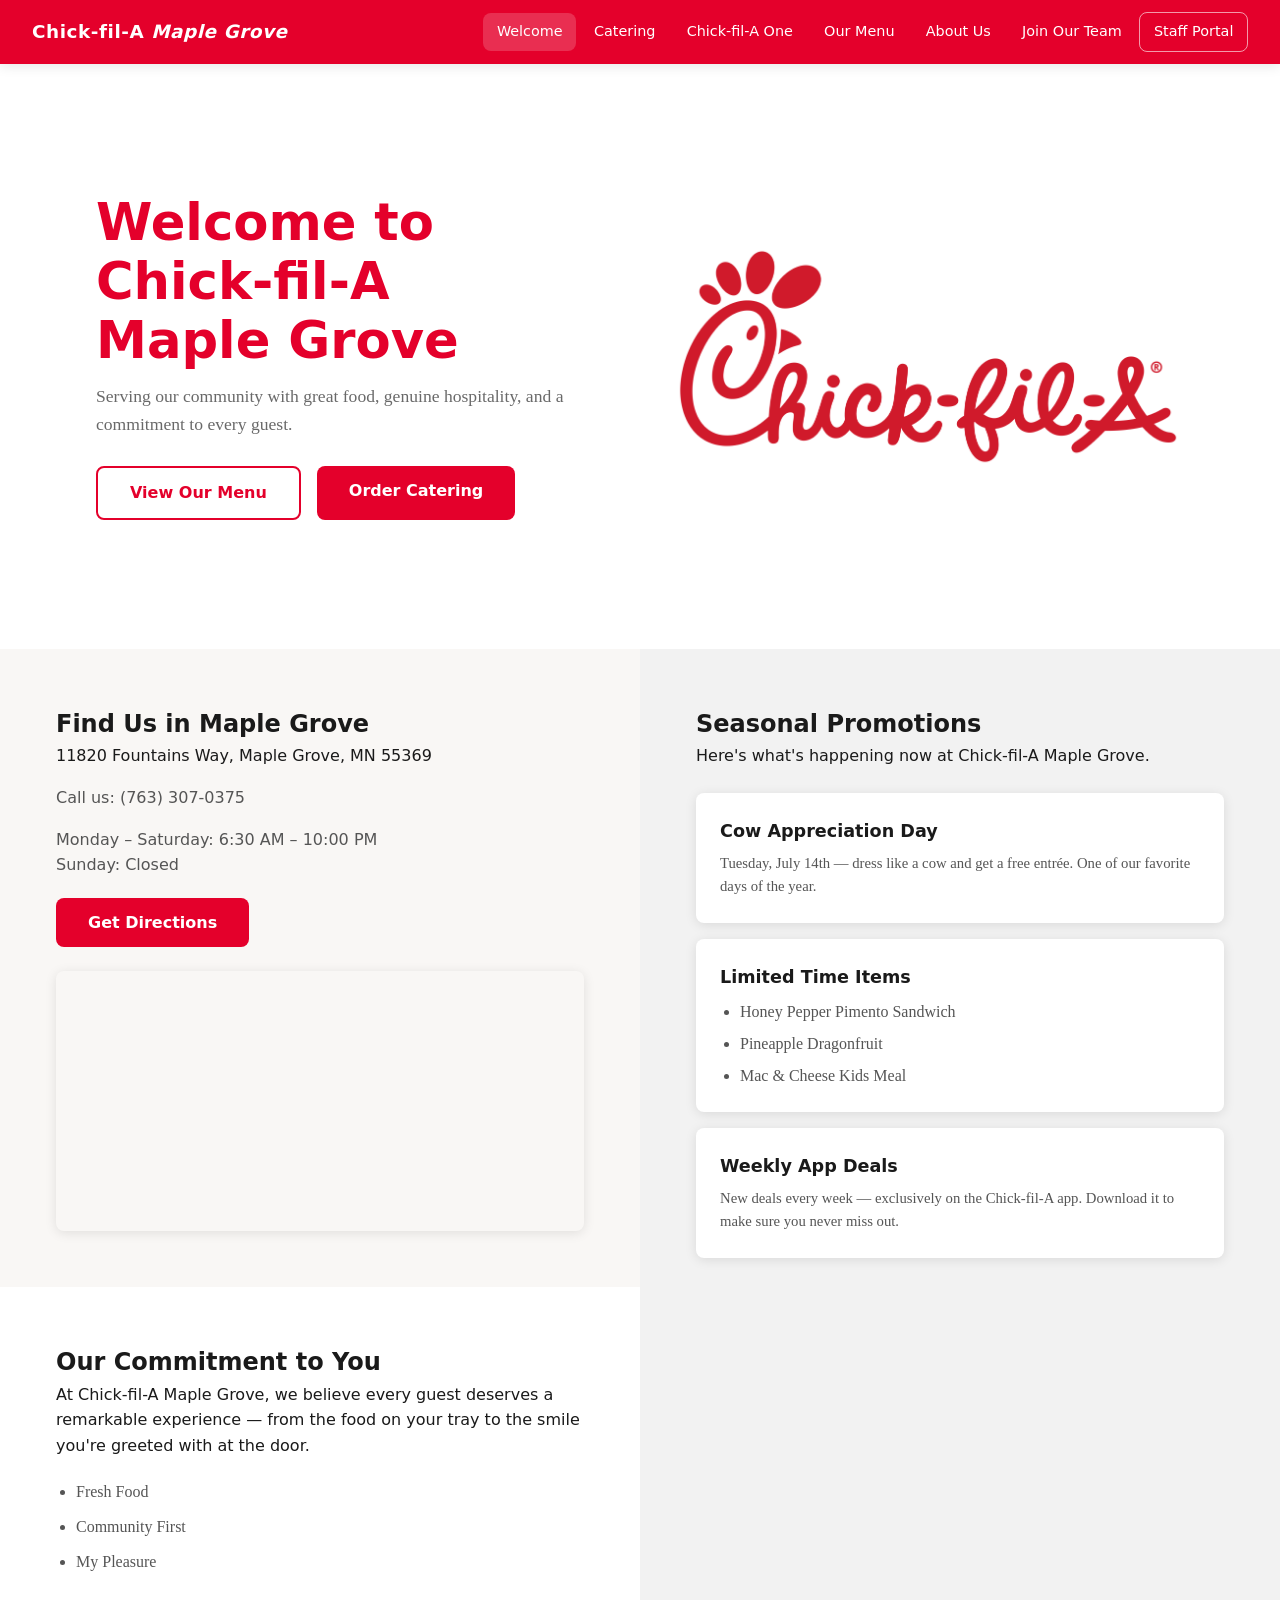
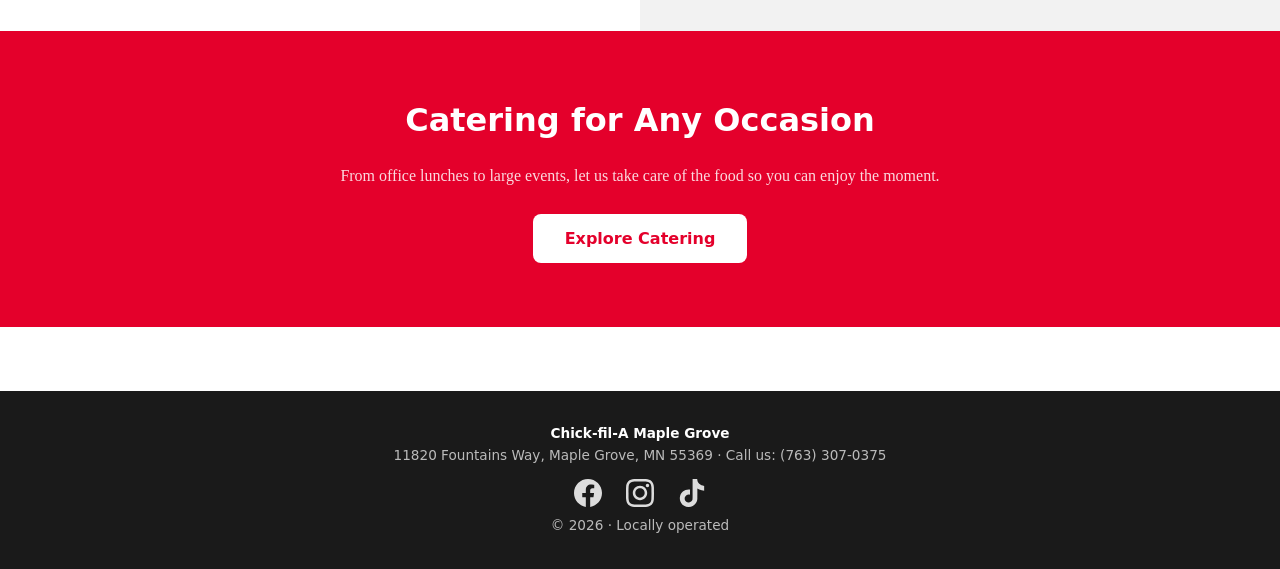
==== site/index.html @ b3f70ccd "Initial commit: Updated operator bio, hero images, favicon, and navigation reordering" ====
<!DOCTYPE html>
<html lang="en">

<head>
  <meta charset="UTF-8">
  <meta name="viewport" content="width=device-width, initial-scale=1.0">
  <title>Chick-fil-A Maple Grove</title>
  <link rel="stylesheet" href="styles.css">
  <link rel="icon" type="image/png" href="images/CFA_CSymbol_Circle_Red_RGB_master.png">
  <link rel="apple-touch-icon" href="images/CFA_CSymbol_Circle_Red_RGB_master.png">
</head>

<body>

  <nav>
    <div class="brand">Chick-fil-A <span>Maple Grove</span></div>
    <ul>
      <li><a href="index.html" class="active">Welcome</a></li>
      <li><a href="catering.html">Catering</a></li>
      <li><a href="cfa-one.html">Chick-fil-A One</a></li>
      <li><a href="our-food.html">Our Menu</a></li>
      <li><a href="whoweare.html">About Us</a></li>
      <li><a href="joinourteam.html">Join Our Team</a></li>
      <li><a href="stafflogin.html" class="staff">Staff Portal</a></li>
    </ul>
  </nav>

  <section class="hero hero-split">
    <div class="hero-text">
      <h1>Welcome to Chick-fil-A<br>Maple Grove</h1>
      <p>Serving our community with great food, genuine hospitality, and a commitment to every guest.</p>
      <div style="display:flex; gap:1rem; flex-wrap:wrap; margin-top:1.75rem;">
        <a href="our-food.html" class="btn btn-red-outline">View Our Menu</a>
        <a href="catering.html" class="btn btn-red-solid">Order Catering</a>
      </div>
    </div>
    <div class="hero-visual">
      <img src="images/230331_CFA_Logo_Script-Outline-Red_PMS_high-res.png" alt="Chick-fil-A Logo">
    </div>
  </section>

  <div style="display:grid; grid-template-columns: 1fr 1fr;">

    <!-- Left half: stacked Find Us + Our Commitment -->
    <div style="display:grid; grid-template-rows: auto 1fr;">

      <!-- Top left: Find Us (off-white) -->
      <div style="background: var(--off-wh); padding: 3.5rem;">
        <h2>Find Us in Maple Grove</h2>
        <p>11820 Fountains Way, Maple Grove, MN 55369</p>
        <p class="mt-1" style="color:var(--muted)">Call us: <a href="tel:7633070375" style="color:var(--muted)">(763) 307-0375</a></p>
        <p class="mt-1" style="color:var(--muted)">Monday – Saturday: 6:30 AM – 10:00 PM<br>Sunday: Closed</p>
        <a href="https://www.google.com/maps/search/?api=1&query=11820+Fountains+Way,+Maple+Grove,+MN+55369"
          target="_blank" rel="noopener noreferrer" class="btn"
          style="background:var(--red); color:#fff; margin-top:1.25rem; display:inline-block">Get Directions</a>
        <iframe src="https://maps.google.com/maps?q=11820+Fountains+Way,+Maple+Grove,+MN+55369&output=embed"
          style="border:0; border-radius: var(--radius); width:100%; height:260px; display:block; box-shadow: var(--shadow); margin-top:1.5rem;"
          allowfullscreen="" loading="lazy" referrerpolicy="no-referrer-when-downgrade"></iframe>
      </div>

      <!-- Bottom left: Our Commitment (white) -->
      <div style="background: var(--white); padding: 3.5rem;">
        <h2>Our Commitment to You</h2>
        <p>At Chick-fil-A Maple Grove, we believe every guest deserves a remarkable experience — from the food on your tray to the smile you're greeted with at the door.</p>
        <ul style="margin-top:1.25rem; padding-left:1.25rem; display:flex; flex-direction:column; gap:.6rem;">
          <li style="color:var(--muted); font-family:var(--font-serif);">Fresh Food</li>
          <li style="color:var(--muted); font-family:var(--font-serif);">Community First</li>
          <li style="color:var(--muted); font-family:var(--font-serif);">My Pleasure</li>
        </ul>
      </div>

    </div>

    <!-- Right half: Seasonal Promotions (off-white, full height) -->
    <div style="background: var(--gray); padding: 3.5rem;">
      <h2>Seasonal Promotions</h2>
      <p>Here's what's happening now at Chick-fil-A Maple Grove.</p>
      <div style="display:flex; flex-direction:column; gap:1rem; margin-top:1.5rem;">
        <div class="card">
          <div class="card-body">
            <h3>Cow Appreciation Day</h3>
            <p>Tuesday, July 14th — dress like a cow and get a free entrée. One of our favorite days of the year.</p>
          </div>
        </div>
        <div class="card">
          <div class="card-body">
            <h3>Limited Time Items</h3>
            <ul style="padding-left:1.25rem; margin-top:.5rem; display:flex; flex-direction:column; gap:.4rem;">
              <li style="color:var(--muted); font-family:var(--font-serif);">Honey Pepper Pimento Sandwich</li>
              <li style="color:var(--muted); font-family:var(--font-serif);">Pineapple Dragonfruit</li>
              <li style="color:var(--muted); font-family:var(--font-serif);">Mac &amp; Cheese Kids Meal</li>
            </ul>
          </div>
        </div>
        <div class="card">
          <div class="card-body">
            <h3>Weekly App Deals</h3>
            <p>New deals every week — exclusively on the Chick-fil-A app. Download it to make sure you never miss out.</p>
          </div>
        </div>
      </div>
    </div>

  </div>

  <div style="background: var(--red)">
    <div class="section text-center" style="color:#fff">
      <h2 style="color:#fff">Catering for Any Occasion</h2>
      <p style="color:rgba(255,255,255,.85); margin:0 auto">From office lunches to large events, let us take care of the
        food so you can enjoy the moment.</p>
      <a href="catering.html" class="btn btn-white mt-2" style="margin-top:1.5rem; display:inline-block">Explore
        Catering</a>
    </div>
  </div>

  <footer>
    <strong>Chick-fil-A Maple Grove</strong><br>
    11820 Fountains Way, Maple Grove, MN 55369 · <a href="tel:7633070375" style="color:inherit">Call us: (763) 307-0375</a><br>
    <div style="margin:.75rem 0 .5rem; display:flex; justify-content:center; gap:1.5rem; align-items:center;">
      <a href="https://www.facebook.com/chickfilamaplegrove/" target="_blank" rel="noopener" aria-label="Facebook"><img src="images/facebook.svg" alt="Facebook" style="width:28px;height:28px;opacity:.85;transition:opacity .15s;" onmouseover="this.style.opacity=1" onmouseout="this.style.opacity=.85"></a>
      <a href="https://www.instagram.com/cfamaplegrove/" target="_blank" rel="noopener" aria-label="Instagram"><img src="images/instagram.svg" alt="Instagram" style="width:28px;height:28px;opacity:.85;transition:opacity .15s;" onmouseover="this.style.opacity=1" onmouseout="this.style.opacity=.85"></a>
      <a href="https://www.tiktok.com/@chickfila.maplegrove" target="_blank" rel="noopener" aria-label="TikTok"><img src="images/tiktok.svg" alt="TikTok" style="width:28px;height:28px;opacity:.85;transition:opacity .15s;" onmouseover="this.style.opacity=1" onmouseout="this.style.opacity=.85"></a>
    </div>
    &copy; 2026 · Locally operated
  </footer>



</body>

</html>
---- site/styles.css ----
/* ── Fonts ── */
/* Drop woff2/woff files into site/fonts/ — filenames below are expected names  */
@font-face {
  font-family: 'Apercu';
  src: url('fonts/apercu-regular.woff2') format('woff2'),
       url('fonts/apercu-regular.woff')  format('woff');
  font-weight: 400;
  font-style: normal;
  font-display: swap;
}
@font-face {
  font-family: 'Apercu';
  src: url('fonts/apercu-medium.woff2') format('woff2'),
       url('fonts/apercu-medium.woff')  format('woff');
  font-weight: 500;
  font-style: normal;
  font-display: swap;
}
@font-face {
  font-family: 'Apercu';
  src: url('fonts/apercu-bold.woff2') format('woff2'),
       url('fonts/apercu-bold.woff')  format('woff');
  font-weight: 700;
  font-style: normal;
  font-display: swap;
}
@font-face {
  font-family: 'Rooney';
  src: url('fonts/rooney-regular.woff2') format('woff2'),
       url('fonts/rooney-regular.woff')  format('woff');
  font-weight: 400;
  font-style: normal;
  font-display: swap;
}

/* ── Reset ── */
*, *::before, *::after { box-sizing: border-box; margin: 0; padding: 0; }

/* ── Tokens ── */
:root {
  --red:       #E4002B;
  --red-dk:    #b8001f;
  --white:     #ffffff;
  --off-wh:    #f9f7f5;
  --gray:      #f2f2f2;
  --text:      #1a1a1a;
  --muted:     #555555;
  --nav-h:     64px;
  --radius:    8px;
  --shadow:    0 2px 12px rgba(0,0,0,.10);
  --font-sans: 'Apercu', system-ui, -apple-system, sans-serif;
  --font-serif: 'Rooney', Georgia, serif;
  --font:      var(--font-sans);
}

/* ── Base ── */
html { scroll-behavior: smooth; }
body {
  font-family: var(--font);
  color: var(--text);
  background: var(--white);
  line-height: 1.6;
}
img { max-width: 100%; display: block; }
a { color: inherit; text-decoration: none; }

/* ── Nav ── */
nav {
  position: sticky;
  top: 0;
  z-index: 100;
  background: var(--red);
  height: var(--nav-h);
  display: flex;
  align-items: center;
  padding: 0 2rem;
  gap: 2rem;
  box-shadow: var(--shadow);
}
nav .brand {
  font-family: var(--font-sans);
  font-size: 1.15rem;
  font-weight: 700;
  color: var(--white);
  letter-spacing: .03em;
  white-space: nowrap;
  margin-right: auto;
}
nav .brand span { font-style: italic; }
nav ul {
  list-style: none;
  display: flex;
  gap: .25rem;
  align-items: center;
  flex-wrap: wrap;
}
nav ul li a {
  display: block;
  padding: .45rem .85rem;
  border-radius: var(--radius);
  color: var(--white);
  font-family: var(--font-sans);
  font-size: .9rem;
  font-weight: 500;
  transition: background .15s;
}
nav ul li a:hover,
nav ul li a.active {
  background: rgba(255,255,255,.18);
}
nav ul li a.staff {
  border: 1.5px solid rgba(255,255,255,.6);
}
nav ul li a.staff:hover { background: rgba(255,255,255,.22); }

/* ── Hero ── */
.hero {
  background: var(--red);
  color: var(--white);
  padding: 5rem 2rem;
  text-align: center;
}
.hero h1 {
  font-family: var(--font-sans);
  font-size: clamp(2rem, 5vw, 3.5rem);
  font-weight: 700;
  line-height: 1.15;
  margin-bottom: .75rem;
}
.hero p {
  font-family: var(--font-serif);
  font-size: 1.15rem;
  opacity: .88;
  max-width: 560px;
  margin: 0 auto 1.75rem;
}

/* ── Entrance animation ── */
@keyframes fadeUp {
  from { opacity: 0; transform: translateY(24px); }
  to   { opacity: 1; transform: translateY(0); }
}

/* ── Hero split (welcome page) ── */
.hero-split {
  text-align: left;
  display: grid;
  grid-template-columns: 1fr 1fr;
  align-items: center;
  gap: 4rem;
  padding: 0 6rem;
  min-height: 65vh;
  width: 100%;
  background: var(--white);
  color: var(--text);
}
.hero-text {
  animation: fadeUp .7s ease both;
}
.hero-split h1 {
  font-family: var(--font-sans);
  font-size: clamp(2.2rem, 4vw, 3.8rem);
  font-weight: 700;
  margin-bottom: .75rem;
  color: var(--red);
}
.hero-split p {
  font-family: var(--font-serif);
  margin: 0;
  font-size: 1.1rem;
  color: var(--muted);
}
.hero-visual {
  display: flex;
  align-items: center;
  justify-content: center;
  animation: fadeUp .9s ease .15s both;
}
.hero-visual img {
  max-width: 100%;
  max-height: 55vh;
  object-fit: contain;
}
.btn-red-solid   { background: var(--red); color: #fff; }
.btn-red-outline { background: transparent; color: var(--red); border: 2px solid var(--red); }
.btn-red-outline:hover { background: var(--red); color: #fff; }
@media (max-width: 700px) {
  .hero-split { grid-template-columns: 1fr; padding: 3rem 1.5rem; min-height: auto; }
  .hero-visual { display: none; }
}

.btn {
  display: inline-block;
  padding: .75rem 2rem;
  border-radius: var(--radius);
  font-family: var(--font-sans);
  font-weight: 700;
  font-size: 1rem;
  transition: opacity .15s, transform .1s;
  cursor: pointer;
}
.btn:hover { opacity: .88; transform: translateY(-1px); }
.btn-white  { background: var(--white); color: var(--red); }
.btn-red    { background: var(--red);  color: var(--white); border: 2px solid var(--white); }

/* ── Page Header (non-hero pages) ── */
.page-header {
  background: var(--red);
  color: var(--white);
  padding: 3rem 2rem 2.5rem;
  text-align: center;
}
.page-header h1 { font-family: var(--font-sans); font-size: clamp(1.75rem, 4vw, 2.75rem); font-weight: 700; }
.page-header p  { font-family: var(--font-sans); font-weight: 500; margin-top: .5rem; opacity: .85; font-size: 1.05rem; }

/* ── Section ── */
.section {
  padding: 4rem 2rem;
  max-width: 1100px;
  margin: 0 auto;
}
.section-alt { background: var(--off-wh); }
.section-alt .section { /* width stays; bg on wrapper */ }
.section h2 {
  font-family: var(--font-sans);
  font-size: clamp(1.4rem, 3vw, 2rem);
  font-weight: 700;
  margin-bottom: 1rem;
  color: var(--red);
}
.section p { font-family: var(--font-serif); color: var(--muted); max-width: 680px; line-height: 1.75; }

/* ── Card Grid ── */
.grid {
  display: grid;
  gap: 1.5rem;
  margin-top: 2rem;
}
.grid-2 { grid-template-columns: repeat(auto-fit, minmax(280px, 1fr)); }
.grid-3 { grid-template-columns: repeat(auto-fit, minmax(220px, 1fr)); }
.card {
  background: var(--white);
  border-radius: var(--radius);
  box-shadow: var(--shadow);
  overflow: hidden;
}
.card-body { padding: 1.5rem; }
.card-body h3 { font-family: var(--font-sans); font-size: 1.1rem; font-weight: 700; margin-bottom: .4rem; }
.card-body p  { font-family: var(--font-serif); font-size: .92rem; color: var(--muted); }
.card-img {
  width: 100%;
  height: 180px;
  object-fit: cover;
  background: var(--gray);
  display: flex;
  align-items: center;
  justify-content: center;
  color: var(--muted);
  font-size: .85rem;
}

/* ── Form ── */
.form-card {
  background: var(--white);
  border-radius: var(--radius);
  box-shadow: var(--shadow);
  padding: 2rem;
  max-width: 520px;
  margin: 2rem auto 0;
}
.form-group { margin-bottom: 1.25rem; }
.form-group label { display: block; font-family: var(--font-sans); font-weight: 500; font-size: .9rem; margin-bottom: .4rem; }
.form-group input:not([type="checkbox"]),
.form-group textarea,
.form-group select {
  width: 100%;
  padding: .65rem .9rem;
  border: 1.5px solid #ddd;
  border-radius: var(--radius);
  font-family: var(--font-sans);
  font-weight: 400;
  font-size: .95rem;
  transition: border-color .15s;
}
.form-group input:not([type="checkbox"]):focus,
.form-group textarea:focus,
.form-group select:focus {
  outline: none;
  border-color: var(--red);
}
.form-group textarea { resize: vertical; min-height: 110px; }

/* ── Checkbox tray list ── */
.tray-list {
  border: 1.5px solid #ddd;
  border-radius: var(--radius);
  padding: .75rem 1rem;
  max-height: 260px;
  overflow-y: auto;
  background: var(--white);
}
.tray-category {
  font-family: var(--font-sans);
  font-size: .75rem;
  font-weight: 600;
  color: var(--muted);
  letter-spacing: .06em;
  text-transform: uppercase;
  max-width: none;
  line-height: 1.4;
  margin: .6rem 0 .2rem;
}
.tray-category:first-child { margin-top: 0; }
.tray-item {
  display: flex !important;
  flex-direction: row !important;
  align-items: center !important;
  gap: 8px !important;
  margin-bottom: 4px;
}
.tray-item input[type="checkbox"] {
  flex-shrink: 0 !important;
  width: 16px !important;
  height: 16px !important;
  margin: 0 !important;
  padding: 0 !important;
  accent-color: var(--red);
  cursor: pointer;
}
.tray-item label {
  display: inline !important;
  font-family: var(--font-sans) !important;
  font-weight: 400 !important;
  font-size: .95rem !important;
  color: var(--text) !important;
  cursor: pointer;
  margin: 0 !important;
  padding: 0 !important;
  line-height: 1.4;
}

/* ── Placeholder image block ── */
.img-placeholder {
  background: var(--gray);
  border-radius: var(--radius);
  height: 260px;
  display: flex;
  align-items: center;
  justify-content: center;
  color: var(--muted);
  font-size: .9rem;
}

/* ── Footer ── */
footer {
  background: var(--text);
  color: rgba(255,255,255,.7);
  text-align: center;
  padding: 2rem;
  font-family: var(--font-sans);
  font-weight: 400;
  font-size: .85rem;
  margin-top: 4rem;
}
footer strong { font-weight: 700; color: var(--white); }

/* ── Utility ── */
.text-center { text-align: center; }
.mt-1 { margin-top: 1rem; }
.mt-2 { margin-top: 2rem; }
.flex-center { display: flex; align-items: center; justify-content: center; gap: 1rem; flex-wrap: wrap; }
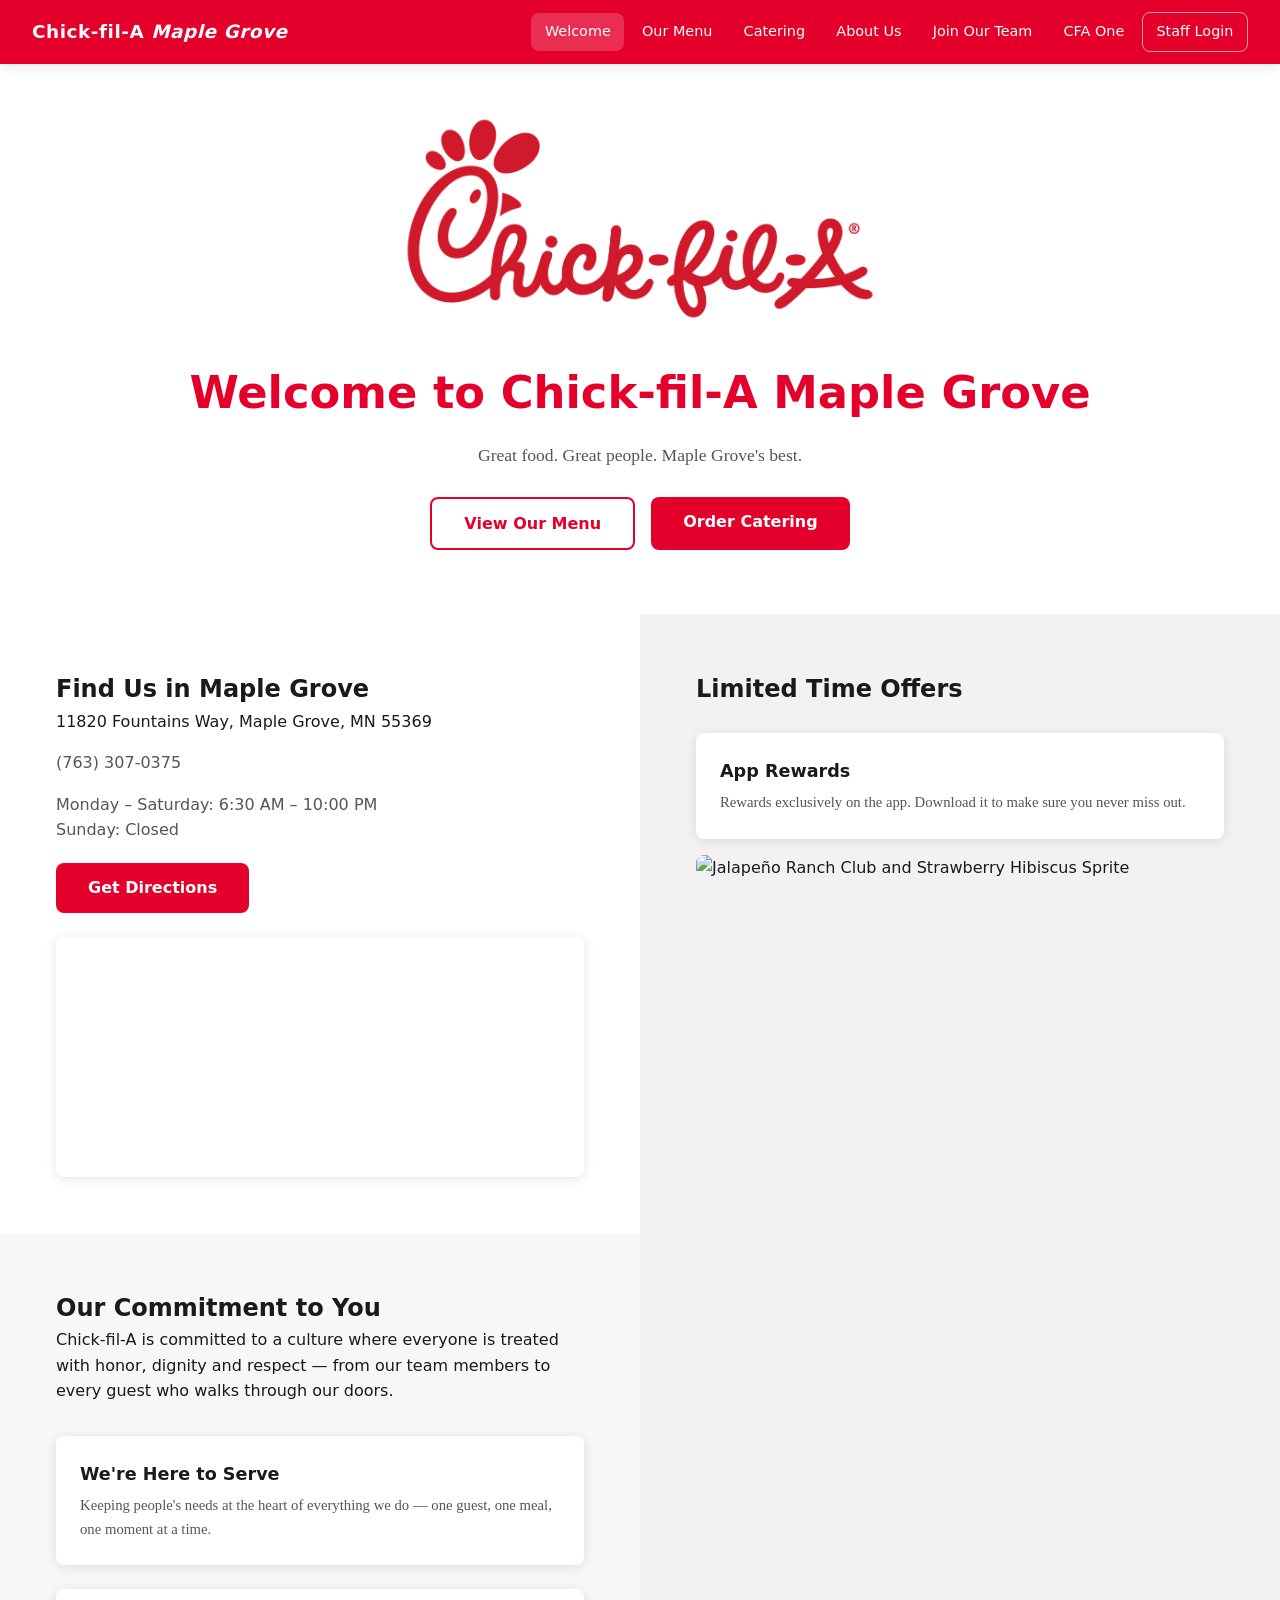
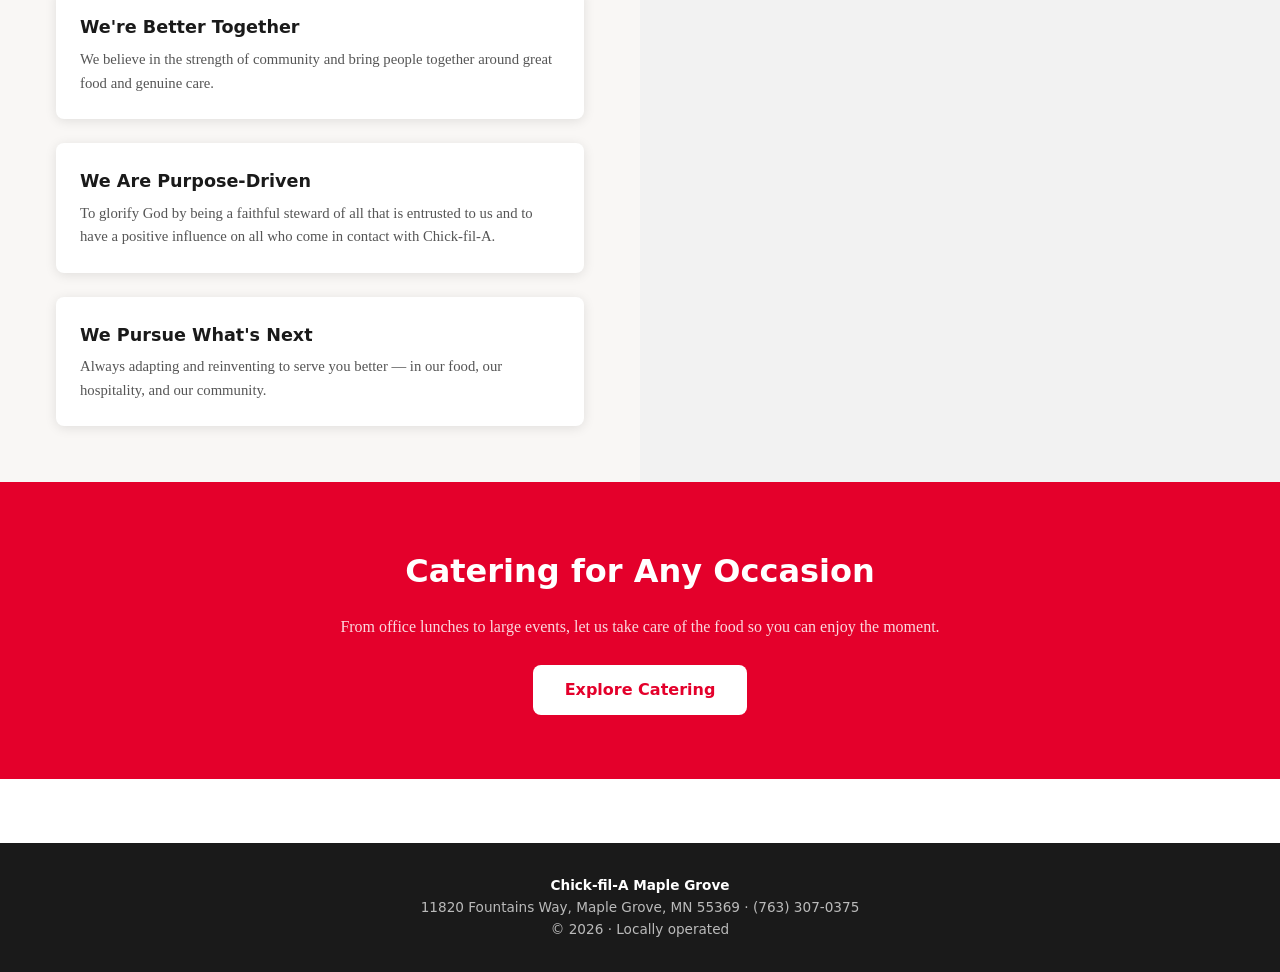
==== commit f8cd18bb: "UI: Add mobile nav toggle, swap in real product images, update content - Added hamburger menu button" ====
--- a/site/index.html
+++ b/site/index.html
@@ -14,90 +14,94 @@
 
   <nav>
     <div class="brand">Chick-fil-A <span>Maple Grove</span></div>
+    <button class="nav-toggle" aria-label="Toggle menu" aria-expanded="false">&#9776;</button>
     <ul>
       <li><a href="index.html" class="active">Welcome</a></li>
+      <li><a href="our-food.html">Our Menu</a></li>
       <li><a href="catering.html">Catering</a></li>
-      <li><a href="cfa-one.html">Chick-fil-A One</a></li>
-      <li><a href="our-food.html">Our Menu</a></li>
       <li><a href="whoweare.html">About Us</a></li>
       <li><a href="joinourteam.html">Join Our Team</a></li>
-      <li><a href="stafflogin.html" class="staff">Staff Portal</a></li>
+      <li><a href="cfa-one.html">CFA One</a></li>
+      <li><a href="stafflogin.html" class="staff">Staff Login</a></li>
     </ul>
   </nav>
 
-  <section class="hero hero-split">
-    <div class="hero-text">
-      <h1>Welcome to Chick-fil-A<br>Maple Grove</h1>
-      <p>Serving our community with great food, genuine hospitality, and a commitment to every guest.</p>
-      <div style="display:flex; gap:1rem; flex-wrap:wrap; margin-top:1.75rem;">
-        <a href="our-food.html" class="btn btn-red-outline">View Our Menu</a>
-        <a href="catering.html" class="btn btn-red-solid">Order Catering</a>
-      </div>
-    </div>
-    <div class="hero-visual">
-      <img src="images/230331_CFA_Logo_Script-Outline-Red_PMS_high-res.png" alt="Chick-fil-A Logo">
+  <section style="background: var(--white); display:flex; flex-direction:column; align-items:center; padding: 3rem 2rem 4rem; text-align:center;">
+    <img src="images/230331_CFA_Logo_Script-Outline-Red_PMS_high-res.png" alt="Chick-fil-A" style="max-width:480px; width:100%; height:auto; margin-bottom:2rem;">
+    <h1 style="font-family:var(--font-sans); font-size:clamp(1.8rem,3.5vw,2.8rem); font-weight:700; color:var(--red); margin-bottom:.75rem;">Welcome to Chick-fil-A Maple Grove</h1>
+    <p style="font-family:var(--font-serif); font-size:1.1rem; color:var(--muted); margin-bottom:1.75rem;">Great food. Great people. Maple Grove's best.</p>
+    <div style="display:flex; gap:1rem; flex-wrap:wrap; justify-content:center;">
+      <a href="our-food.html" class="btn btn-red-outline">View Our Menu</a>
+      <a href="catering.html" class="btn btn-red-solid">Order Catering</a>
     </div>
   </section>
 
   <div style="display:grid; grid-template-columns: 1fr 1fr;">
 
-    <!-- Left half: stacked Find Us + Our Commitment -->
+    <!-- Left: Find Us + Our Commitment stacked -->
     <div style="display:grid; grid-template-rows: auto 1fr;">
 
-      <!-- Top left: Find Us (off-white) -->
-      <div style="background: var(--off-wh); padding: 3.5rem;">
+      <!-- Find Us -->
+      <div style="background: var(--white); padding: 3.5rem;">
         <h2>Find Us in Maple Grove</h2>
         <p>11820 Fountains Way, Maple Grove, MN 55369</p>
-        <p class="mt-1" style="color:var(--muted)">Call us: <a href="tel:7633070375" style="color:var(--muted)">(763) 307-0375</a></p>
+        <p class="mt-1" style="color:var(--muted)"><a href="tel:7633070375" style="color:var(--muted)">(763) 307-0375</a></p>
         <p class="mt-1" style="color:var(--muted)">Monday – Saturday: 6:30 AM – 10:00 PM<br>Sunday: Closed</p>
         <a href="https://www.google.com/maps/search/?api=1&query=11820+Fountains+Way,+Maple+Grove,+MN+55369"
           target="_blank" rel="noopener noreferrer" class="btn"
           style="background:var(--red); color:#fff; margin-top:1.25rem; display:inline-block">Get Directions</a>
         <iframe src="https://maps.google.com/maps?q=11820+Fountains+Way,+Maple+Grove,+MN+55369&output=embed"
-          style="border:0; border-radius: var(--radius); width:100%; height:260px; display:block; box-shadow: var(--shadow); margin-top:1.5rem;"
+          style="border:0; border-radius: var(--radius); width:100%; height:240px; display:block; box-shadow: var(--shadow); margin-top:1.5rem;"
           allowfullscreen="" loading="lazy" referrerpolicy="no-referrer-when-downgrade"></iframe>
       </div>
 
-      <!-- Bottom left: Our Commitment (white) -->
-      <div style="background: var(--white); padding: 3.5rem;">
+      <!-- Our Commitment -->
+      <div style="background: var(--off-wh); padding: 3.5rem;">
         <h2>Our Commitment to You</h2>
-        <p>At Chick-fil-A Maple Grove, we believe every guest deserves a remarkable experience — from the food on your tray to the smile you're greeted with at the door.</p>
-        <ul style="margin-top:1.25rem; padding-left:1.25rem; display:flex; flex-direction:column; gap:.6rem;">
-          <li style="color:var(--muted); font-family:var(--font-serif);">Fresh Food</li>
-          <li style="color:var(--muted); font-family:var(--font-serif);">Community First</li>
-          <li style="color:var(--muted); font-family:var(--font-serif);">My Pleasure</li>
-        </ul>
+        <p>Chick-fil-A is committed to a culture where everyone is treated with honor, dignity and respect — from our team members to every guest who walks through our doors.</p>
+        <div class="grid grid-2 mt-2">
+          <div class="card">
+            <div class="card-body">
+              <h3>We're Here to Serve</h3>
+              <p>Keeping people's needs at the heart of everything we do — one guest, one meal, one moment at a time.</p>
+            </div>
+          </div>
+          <div class="card">
+            <div class="card-body">
+              <h3>We're Better Together</h3>
+              <p>We believe in the strength of community and bring people together around great food and genuine care.</p>
+            </div>
+          </div>
+          <div class="card">
+            <div class="card-body">
+              <h3>We Are Purpose-Driven</h3>
+              <p>To glorify God by being a faithful steward of all that is entrusted to us and to have a positive influence on all who come in contact with Chick-fil-A.</p>
+            </div>
+          </div>
+          <div class="card">
+            <div class="card-body">
+              <h3>We Pursue What's Next</h3>
+              <p>Always adapting and reinventing to serve you better — in our food, our hospitality, and our community.</p>
+            </div>
+          </div>
+        </div>
       </div>
 
     </div>
 
-    <!-- Right half: Seasonal Promotions (off-white, full height) -->
+    <!-- Right: Seasonal Promotions -->
     <div style="background: var(--gray); padding: 3.5rem;">
-      <h2>Seasonal Promotions</h2>
-      <p>Here's what's happening now at Chick-fil-A Maple Grove.</p>
+      <h2>Limited Time Offers</h2>
       <div style="display:flex; flex-direction:column; gap:1rem; margin-top:1.5rem;">
         <div class="card">
           <div class="card-body">
-            <h3>Cow Appreciation Day</h3>
-            <p>Tuesday, July 14th — dress like a cow and get a free entrée. One of our favorite days of the year.</p>
+            <h3>App Rewards</h3>
+            <p>Rewards exclusively on the app. <a href="https://www.chick-fil-a.com/app-download" target="_blank" rel="noopener noreferrer">Download it</a> to make sure you never miss out.</p>
           </div>
         </div>
-        <div class="card">
-          <div class="card-body">
-            <h3>Limited Time Items</h3>
-            <ul style="padding-left:1.25rem; margin-top:.5rem; display:flex; flex-direction:column; gap:.4rem;">
-              <li style="color:var(--muted); font-family:var(--font-serif);">Honey Pepper Pimento Sandwich</li>
-              <li style="color:var(--muted); font-family:var(--font-serif);">Pineapple Dragonfruit</li>
-              <li style="color:var(--muted); font-family:var(--font-serif);">Mac &amp; Cheese Kids Meal</li>
-            </ul>
-          </div>
-        </div>
-        <div class="card">
-          <div class="card-body">
-            <h3>Weekly App Deals</h3>
-            <p>New deals every week — exclusively on the Chick-fil-A app. Download it to make sure you never miss out.</p>
-          </div>
-        </div>
+        <img src="images/CFA_Spring26_JalapenoRanchClub_StrawberryHibiscusSprite_US_On-White_high-res.png"
+          alt="Jalapeño Ranch Club and Strawberry Hibiscus Sprite"
+          style="width:100%; border-radius: var(--radius); display:block;">
       </div>
     </div>
 
@@ -115,17 +119,14 @@
 
   <footer>
     <strong>Chick-fil-A Maple Grove</strong><br>
-    11820 Fountains Way, Maple Grove, MN 55369 · <a href="tel:7633070375" style="color:inherit">Call us: (763) 307-0375</a><br>
-    <div style="margin:.75rem 0 .5rem; display:flex; justify-content:center; gap:1.5rem; align-items:center;">
-      <a href="https://www.facebook.com/chickfilamaplegrove/" target="_blank" rel="noopener" aria-label="Facebook"><img src="images/facebook.svg" alt="Facebook" style="width:28px;height:28px;opacity:.85;transition:opacity .15s;" onmouseover="this.style.opacity=1" onmouseout="this.style.opacity=.85"></a>
-      <a href="https://www.instagram.com/cfamaplegrove/" target="_blank" rel="noopener" aria-label="Instagram"><img src="images/instagram.svg" alt="Instagram" style="width:28px;height:28px;opacity:.85;transition:opacity .15s;" onmouseover="this.style.opacity=1" onmouseout="this.style.opacity=.85"></a>
-      <a href="https://www.tiktok.com/@chickfila.maplegrove" target="_blank" rel="noopener" aria-label="TikTok"><img src="images/tiktok.svg" alt="TikTok" style="width:28px;height:28px;opacity:.85;transition:opacity .15s;" onmouseover="this.style.opacity=1" onmouseout="this.style.opacity=.85"></a>
-    </div>
+    11820 Fountains Way, Maple Grove, MN 55369 · <a href="tel:7633070375" style="color:inherit"> (763)
+      307-0375</a><br>
     &copy; 2026 · Locally operated
   </footer>
 
 
 
+  <script src="nav.js"></script>
 </body>
 
 </html>
--- a/site/styles.css
+++ b/site/styles.css
@@ -113,6 +113,41 @@
 }
 nav ul li a.staff:hover { background: rgba(255,255,255,.22); }
 
+/* ── Nav toggle (hamburger) ── */
+.nav-toggle {
+  display: none;
+  background: none;
+  border: none;
+  color: var(--white);
+  font-size: 1.6rem;
+  cursor: pointer;
+  padding: .25rem .6rem;
+  border-radius: var(--radius);
+  line-height: 1;
+  transition: background .15s;
+}
+.nav-toggle:hover { background: rgba(255,255,255,.18); }
+
+@media (max-width: 768px) {
+  .nav-toggle { display: block; }
+  nav ul {
+    display: none;
+    position: absolute;
+    top: var(--nav-h);
+    left: 0;
+    right: 0;
+    background: var(--red);
+    flex-direction: column;
+    align-items: stretch;
+    padding: .5rem 1rem 1rem;
+    gap: .1rem;
+    box-shadow: 0 4px 12px rgba(0,0,0,.18);
+    z-index: 99;
+  }
+  nav.nav-open ul { display: flex; }
+  nav ul li a { padding: .65rem 1rem; font-size: 1rem; }
+}
+
 /* ── Hero ── */
 .hero {
   background: var(--red);
@@ -159,7 +194,7 @@
 }
 .hero-split h1 {
   font-family: var(--font-sans);
-  font-size: clamp(2.2rem, 4vw, 3.8rem);
+  font-size: clamp(1.8rem, 3.5vw, 2.8rem);
   font-weight: 700;
   margin-bottom: .75rem;
   color: var(--red);
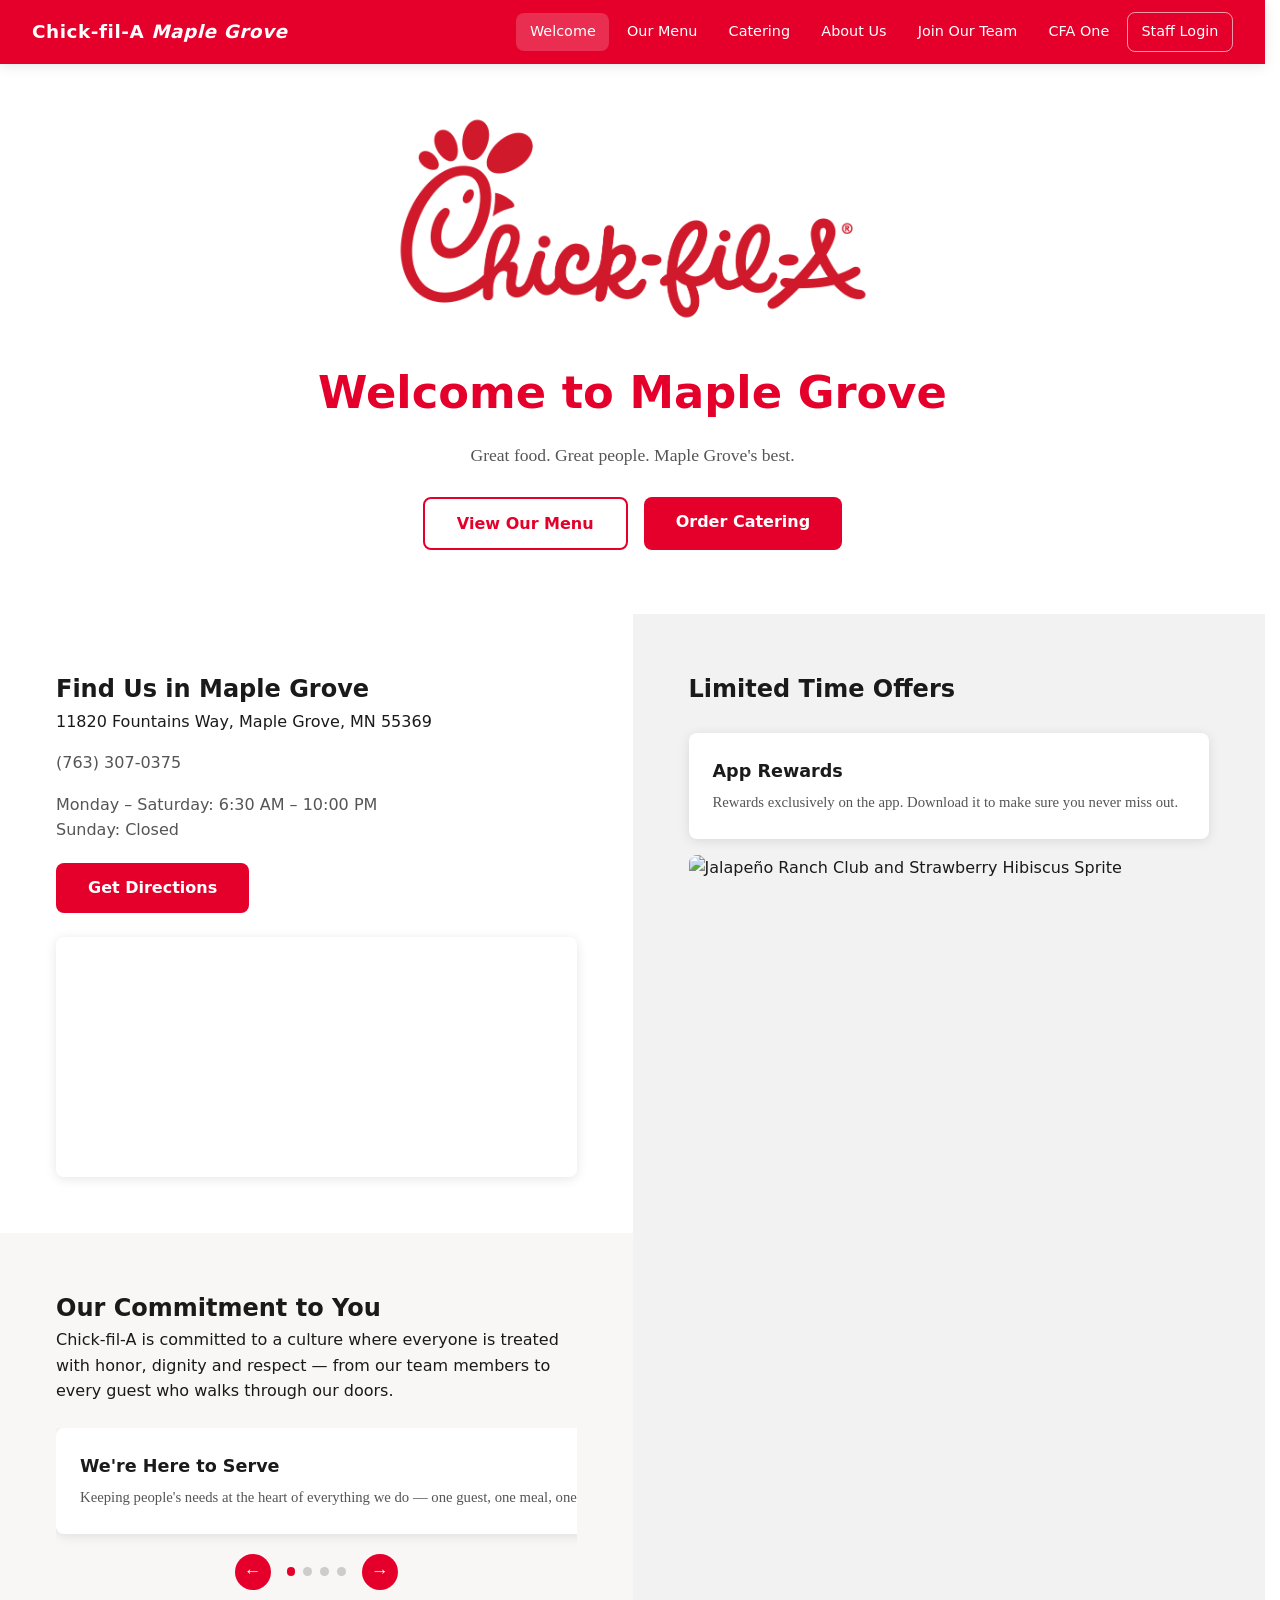
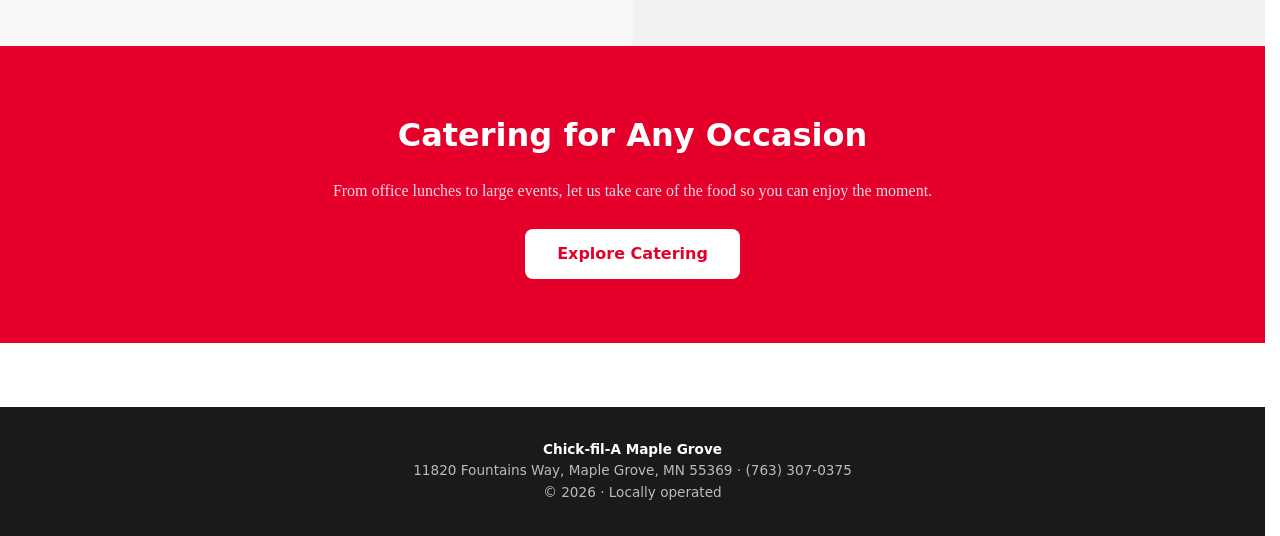
==== commit 4d638ef0: "UI: Add click-through carousels, update CFA One tier labels, clean up index heading - Replace Why Wo" ====
--- a/site/index.html
+++ b/site/index.html
@@ -28,7 +28,7 @@
 
   <section style="background: var(--white); display:flex; flex-direction:column; align-items:center; padding: 3rem 2rem 4rem; text-align:center;">
     <img src="images/230331_CFA_Logo_Script-Outline-Red_PMS_high-res.png" alt="Chick-fil-A" style="max-width:480px; width:100%; height:auto; margin-bottom:2rem;">
-    <h1 style="font-family:var(--font-sans); font-size:clamp(1.8rem,3.5vw,2.8rem); font-weight:700; color:var(--red); margin-bottom:.75rem;">Welcome to Chick-fil-A Maple Grove</h1>
+    <h1 style="font-family:var(--font-sans); font-size:clamp(1.8rem,3.5vw,2.8rem); font-weight:700; color:var(--red); margin-bottom:.75rem;">Welcome to Maple Grove</h1>
     <p style="font-family:var(--font-serif); font-size:1.1rem; color:var(--muted); margin-bottom:1.75rem;">Great food. Great people. Maple Grove's best.</p>
     <div style="display:flex; gap:1rem; flex-wrap:wrap; justify-content:center;">
       <a href="our-food.html" class="btn btn-red-outline">View Our Menu</a>
@@ -59,32 +59,65 @@
       <div style="background: var(--off-wh); padding: 3.5rem;">
         <h2>Our Commitment to You</h2>
         <p>Chick-fil-A is committed to a culture where everyone is treated with honor, dignity and respect — from our team members to every guest who walks through our doors.</p>
-        <div class="grid grid-2 mt-2">
-          <div class="card">
-            <div class="card-body">
-              <h3>We're Here to Serve</h3>
-              <p>Keeping people's needs at the heart of everything we do — one guest, one meal, one moment at a time.</p>
+        <div style="position:relative; margin-top:1.5rem; overflow:hidden;">
+          <div id="commit-track" style="display:flex;">
+            <div class="card" style="min-width:100%; flex-shrink:0;">
+              <div class="card-body">
+                <h3>We're Here to Serve</h3>
+                <p>Keeping people's needs at the heart of everything we do — one guest, one meal, one moment at a time.</p>
+              </div>
+            </div>
+            <div class="card" style="min-width:100%; flex-shrink:0;">
+              <div class="card-body">
+                <h3>We're Better Together</h3>
+                <p>We believe in the strength of community and bring people together around great food and genuine care.</p>
+              </div>
+            </div>
+            <div class="card" style="min-width:100%; flex-shrink:0;">
+              <div class="card-body">
+                <h3>We Are Purpose-Driven</h3>
+                <p>To glorify God by being a faithful steward of all that is entrusted to us and to have a positive influence on all who come in contact with Chick-fil-A.</p>
+              </div>
+            </div>
+            <div class="card" style="min-width:100%; flex-shrink:0;">
+              <div class="card-body">
+                <h3>We Pursue What's Next</h3>
+                <p>Always adapting and reinventing to serve you better — in our food, our hospitality, and our community.</p>
+              </div>
             </div>
           </div>
-          <div class="card">
-            <div class="card-body">
-              <h3>We're Better Together</h3>
-              <p>We believe in the strength of community and bring people together around great food and genuine care.</p>
-            </div>
-          </div>
-          <div class="card">
-            <div class="card-body">
-              <h3>We Are Purpose-Driven</h3>
-              <p>To glorify God by being a faithful steward of all that is entrusted to us and to have a positive influence on all who come in contact with Chick-fil-A.</p>
-            </div>
-          </div>
-          <div class="card">
-            <div class="card-body">
-              <h3>We Pursue What's Next</h3>
-              <p>Always adapting and reinventing to serve you better — in our food, our hospitality, and our community.</p>
-            </div>
+          <div style="display:flex; align-items:center; justify-content:center; gap:1rem; margin-top:1.25rem;">
+            <button onclick="commitCarousel(-1)" style="background:var(--red);color:#fff;border:none;border-radius:50%;width:2.25rem;height:2.25rem;font-size:1.1rem;cursor:pointer;line-height:1;">&#8592;</button>
+            <span id="commit-dots" style="display:flex;gap:.5rem;"></span>
+            <button onclick="commitCarousel(1)" style="background:var(--red);color:#fff;border:none;border-radius:50%;width:2.25rem;height:2.25rem;font-size:1.1rem;cursor:pointer;line-height:1;">&#8594;</button>
           </div>
         </div>
+        <script>
+          (function(){
+            var idx = 0;
+            var total = 4;
+            var track = document.getElementById('commit-track');
+            var dotsEl = document.getElementById('commit-dots');
+            function buildDots(){
+              dotsEl.innerHTML = '';
+              for(var i=0;i<total;i++){
+                var d = document.createElement('span');
+                d.style.cssText='width:.55rem;height:.55rem;border-radius:50%;background:'+(i===idx?'var(--red)':'#ccc')+';display:inline-block;transition:background .2s;';
+                dotsEl.appendChild(d);
+              }
+            }
+            function go(){
+              track.style.transform = 'translateX(-'+(idx*100)+'%)';
+              track.style.transition = 'transform .35s ease';
+              buildDots();
+            }
+            window.commitCarousel = function(dir){
+              idx = (idx + dir + total) % total;
+              go();
+            };
+            buildDots();
+          })();
+        </script>
       </div>
 
     </div>
--- a/site/styles.css
+++ b/site/styles.css
@@ -54,7 +54,7 @@
 }
 
 /* ── Base ── */
-html { scroll-behavior: smooth; }
+html { scroll-behavior: smooth; scrollbar-gutter: stable; }
 body {
   font-family: var(--font);
   color: var(--text);
@@ -92,7 +92,7 @@
   display: flex;
   gap: .25rem;
   align-items: center;
-  flex-wrap: wrap;
+  flex-wrap: nowrap;
 }
 nav ul li a {
   display: block;
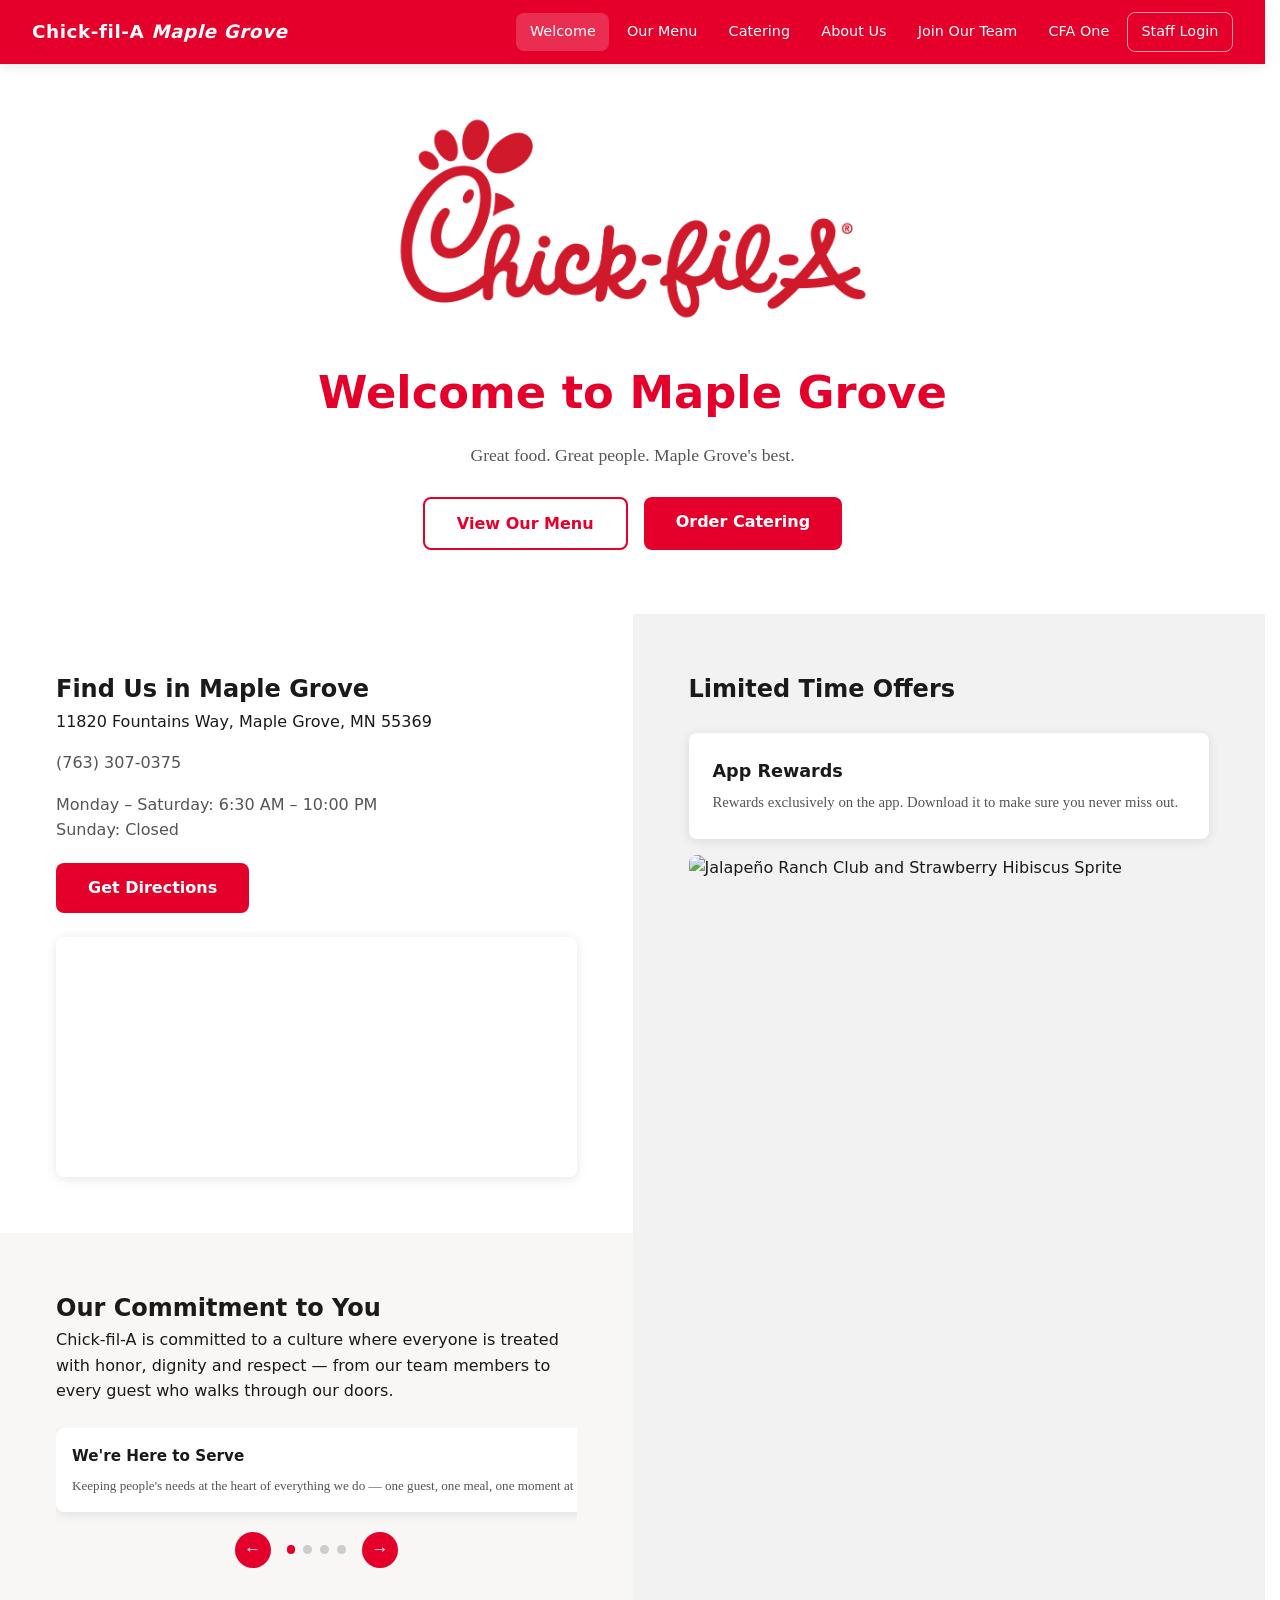
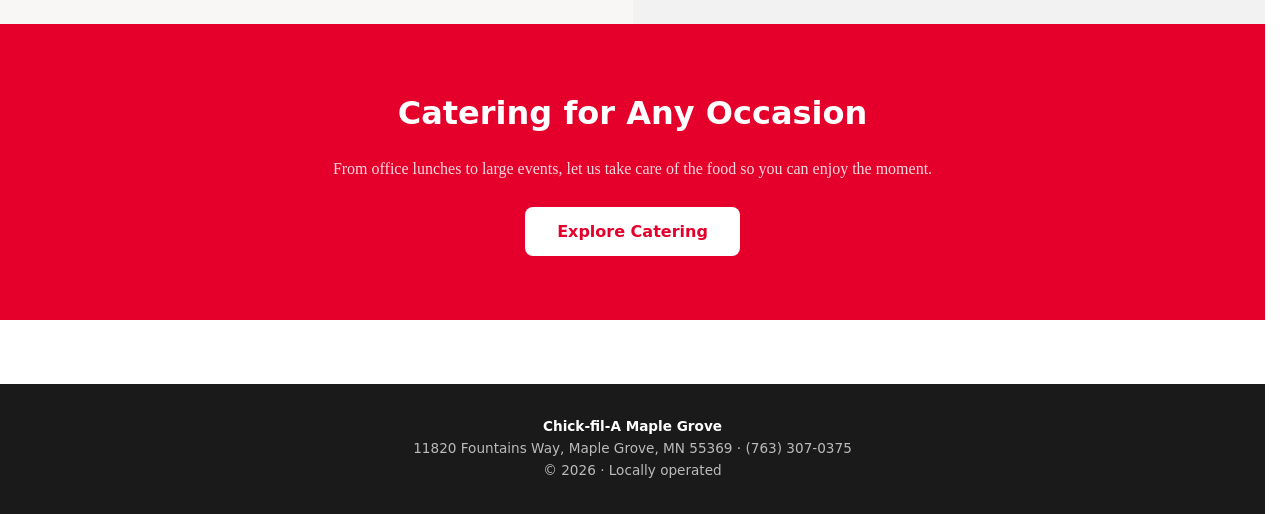
==== commit 487f255a: "Staff portal: rebuild documents section with new files, fix carousel card sizing - Replaced old docu" ====
--- a/site/index.html
+++ b/site/index.html
@@ -8,6 +8,17 @@
   <link rel="stylesheet" href="styles.css">
   <link rel="icon" type="image/png" href="images/CFA_CSymbol_Circle_Red_RGB_master.png">
   <link rel="apple-touch-icon" href="images/CFA_CSymbol_Circle_Red_RGB_master.png">
+  <style>
+    #commit-track .card-body {
+      padding: 1rem;
+    }
+    #commit-track .card-body h3 {
+      font-size: .95rem;
+    }
+    #commit-track .card-body p {
+      font-size: .82rem;
+    }
+  </style>
 </head>
 
 <body>
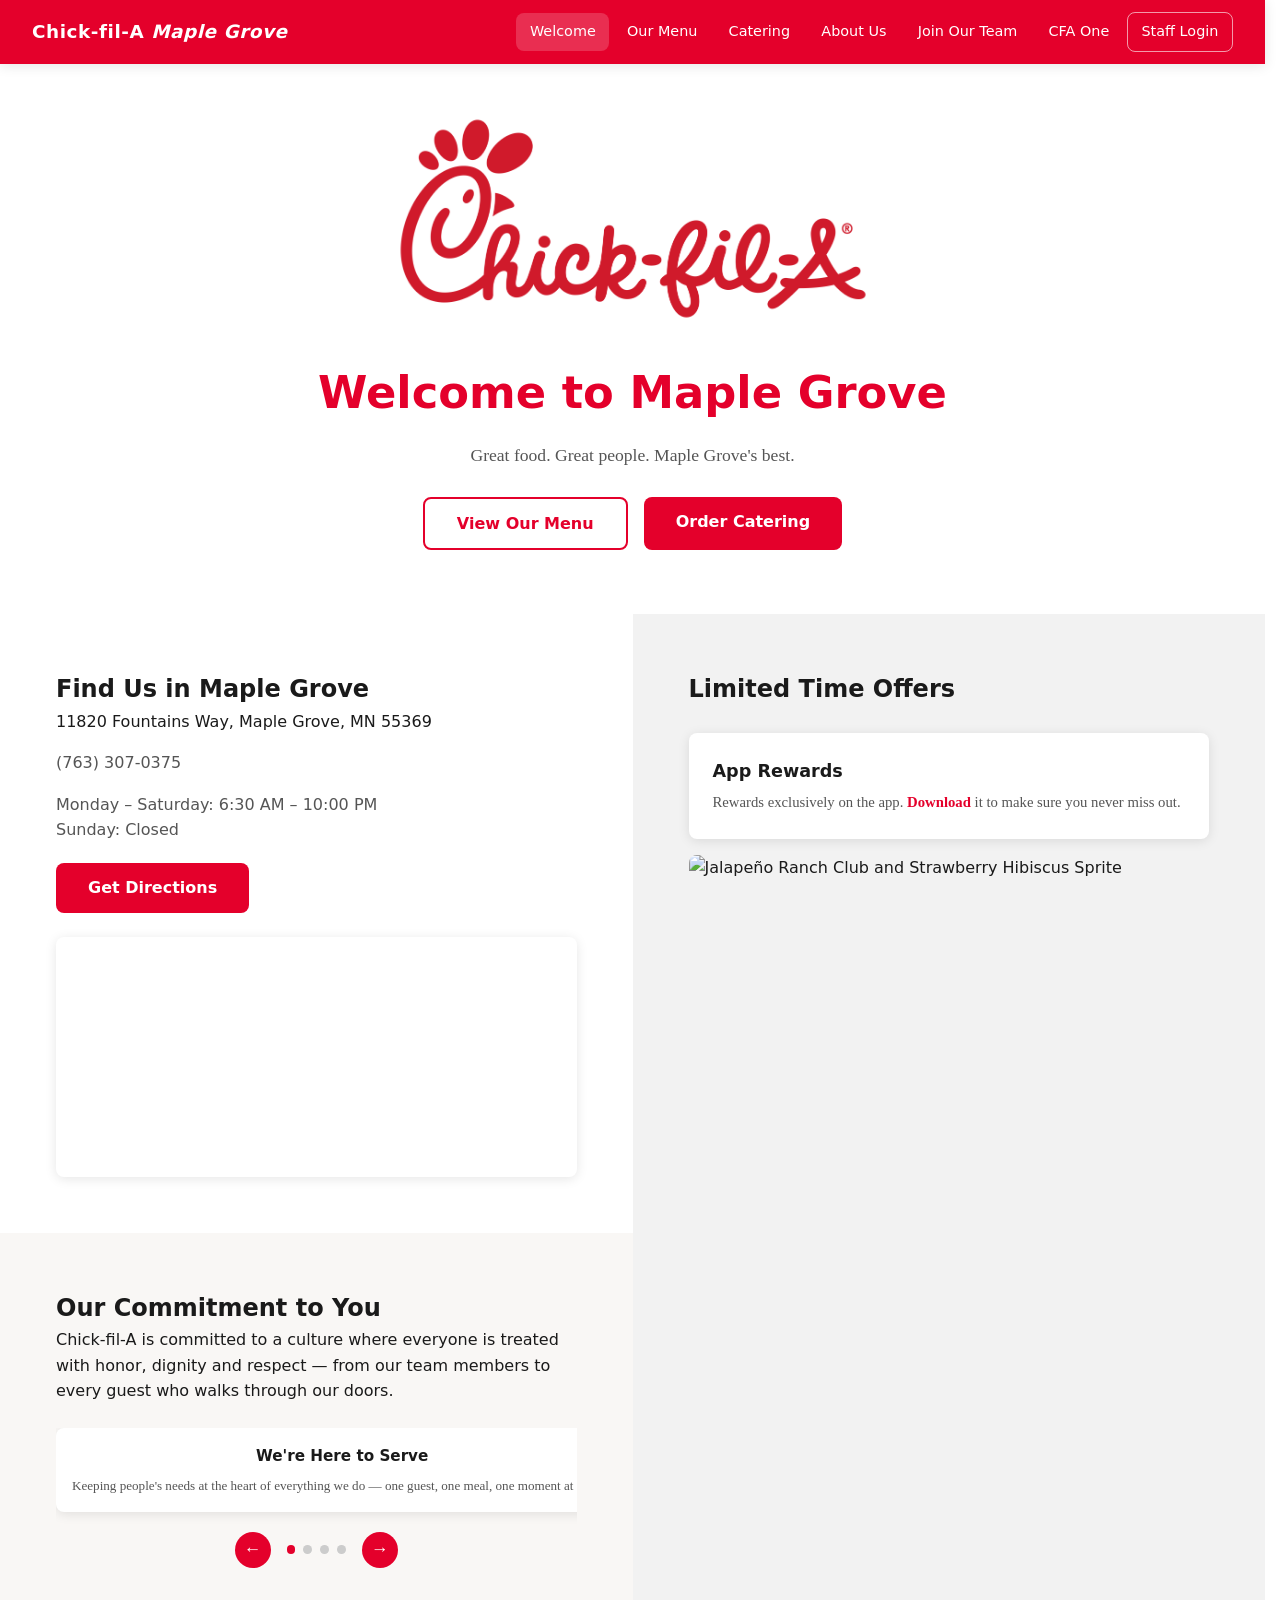
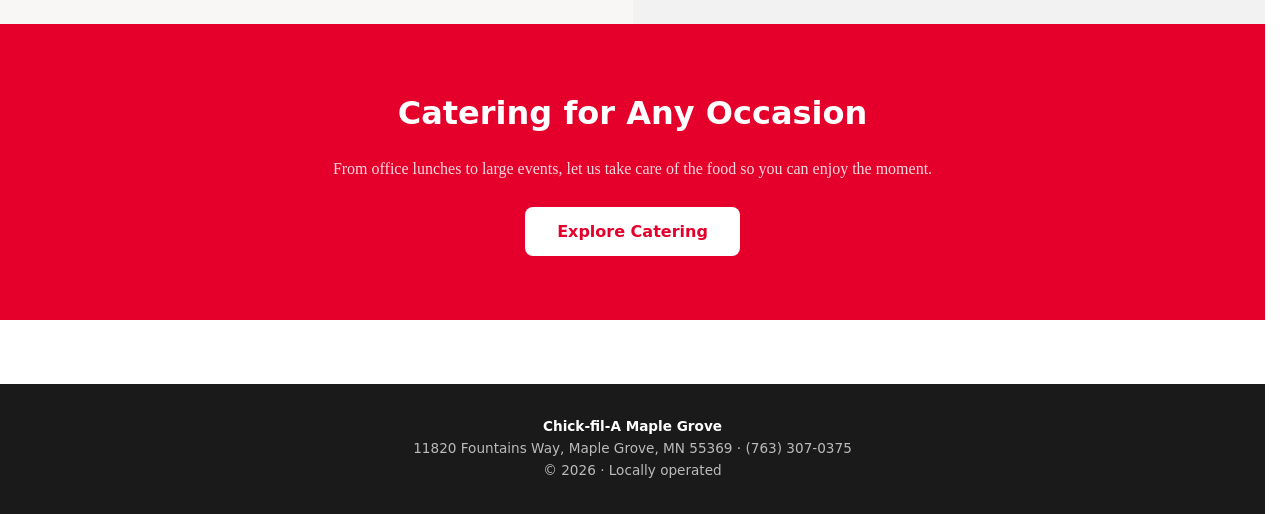
==== commit e2e57053: "UI: fix nav link colors, center index carousel cards, shorten scholarship card text Co-Authored-By: " ====
--- a/site/index.html
+++ b/site/index.html
@@ -12,11 +12,25 @@
     #commit-track .card-body {
       padding: 1rem;
     }
+
     #commit-track .card-body h3 {
       font-size: .95rem;
     }
+
     #commit-track .card-body p {
       font-size: .82rem;
+      text-align: center;
+    }
+    #commit-track .card-body h3 {
+      text-align: center;
+    }
+
+    .cta-red .section h2 {
+      color: #ffffff;
+    }
+
+    .cta-red .section p {
+      color: rgba(255, 255, 255, .85);
     }
   </style>
 </head>
@@ -37,10 +51,15 @@
     </ul>
   </nav>
 
-  <section style="background: var(--white); display:flex; flex-direction:column; align-items:center; padding: 3rem 2rem 4rem; text-align:center;">
-    <img src="images/230331_CFA_Logo_Script-Outline-Red_PMS_high-res.png" alt="Chick-fil-A" style="max-width:480px; width:100%; height:auto; margin-bottom:2rem;">
-    <h1 style="font-family:var(--font-sans); font-size:clamp(1.8rem,3.5vw,2.8rem); font-weight:700; color:var(--red); margin-bottom:.75rem;">Welcome to Maple Grove</h1>
-    <p style="font-family:var(--font-serif); font-size:1.1rem; color:var(--muted); margin-bottom:1.75rem;">Great food. Great people. Maple Grove's best.</p>
+  <section
+    style="background: var(--white); display:flex; flex-direction:column; align-items:center; padding: 3rem 2rem 4rem; text-align:center;">
+    <img src="images/230331_CFA_Logo_Script-Outline-Red_PMS_high-res.png" alt="Chick-fil-A"
+      style="max-width:480px; width:100%; height:auto; margin-bottom:2rem;">
+    <h1
+      style="font-family:var(--font-sans); font-size:clamp(1.8rem,3.5vw,2.8rem); font-weight:700; color:var(--red); margin-bottom:.75rem;">
+      Welcome to Maple Grove</h1>
+    <p style="font-family:var(--font-serif); font-size:1.1rem; color:var(--muted); margin-bottom:1.75rem;">Great food.
+      Great people. Maple Grove's best.</p>
     <div style="display:flex; gap:1rem; flex-wrap:wrap; justify-content:center;">
       <a href="our-food.html" class="btn btn-red-outline">View Our Menu</a>
       <a href="catering.html" class="btn btn-red-solid">Order Catering</a>
@@ -56,7 +75,8 @@
       <div style="background: var(--white); padding: 3.5rem;">
         <h2>Find Us in Maple Grove</h2>
         <p>11820 Fountains Way, Maple Grove, MN 55369</p>
-        <p class="mt-1" style="color:var(--muted)"><a href="tel:7633070375" style="color:var(--muted)">(763) 307-0375</a></p>
+        <p class="mt-1" style="color:var(--muted)"><a href="tel:7633070375" style="color:var(--muted)">(763)
+            307-0375</a></p>
         <p class="mt-1" style="color:var(--muted)">Monday – Saturday: 6:30 AM – 10:00 PM<br>Sunday: Closed</p>
         <a href="https://www.google.com/maps/search/?api=1&query=11820+Fountains+Way,+Maple+Grove,+MN+55369"
           target="_blank" rel="noopener noreferrer" class="btn"
@@ -69,60 +89,66 @@
       <!-- Our Commitment -->
       <div style="background: var(--off-wh); padding: 3.5rem;">
         <h2>Our Commitment to You</h2>
-        <p>Chick-fil-A is committed to a culture where everyone is treated with honor, dignity and respect — from our team members to every guest who walks through our doors.</p>
+        <p>Chick-fil-A is committed to a culture where everyone is treated with honor, dignity and respect — from our
+          team members to every guest who walks through our doors.</p>
         <div style="position:relative; margin-top:1.5rem; overflow:hidden;">
           <div id="commit-track" style="display:flex;">
             <div class="card" style="min-width:100%; flex-shrink:0;">
               <div class="card-body">
                 <h3>We're Here to Serve</h3>
-                <p>Keeping people's needs at the heart of everything we do — one guest, one meal, one moment at a time.</p>
+                <p>Keeping people's needs at the heart of everything we do — one guest, one meal, one moment at a time.
+                </p>
               </div>
             </div>
             <div class="card" style="min-width:100%; flex-shrink:0;">
               <div class="card-body">
                 <h3>We're Better Together</h3>
-                <p>We believe in the strength of community and bring people together around great food and genuine care.</p>
+                <p>We believe in the strength of community and bring people together around great food and genuine care.
+                </p>
               </div>
             </div>
             <div class="card" style="min-width:100%; flex-shrink:0;">
               <div class="card-body">
                 <h3>We Are Purpose-Driven</h3>
-                <p>To glorify God by being a faithful steward of all that is entrusted to us and to have a positive influence on all who come in contact with Chick-fil-A.</p>
+                <p>To glorify God by being a faithful steward of all that is entrusted to us.</p>
               </div>
             </div>
             <div class="card" style="min-width:100%; flex-shrink:0;">
               <div class="card-body">
                 <h3>We Pursue What's Next</h3>
-                <p>Always adapting and reinventing to serve you better — in our food, our hospitality, and our community.</p>
+                <p>Always adapting and reinventing to serve you better — in our food, our hospitality, and our
+                  community.</p>
               </div>
             </div>
           </div>
           <div style="display:flex; align-items:center; justify-content:center; gap:1rem; margin-top:1.25rem;">
-            <button onclick="commitCarousel(-1)" style="background:var(--red);color:#fff;border:none;border-radius:50%;width:2.25rem;height:2.25rem;font-size:1.1rem;cursor:pointer;line-height:1;">&#8592;</button>
+            <button onclick="commitCarousel(-1)"
+              style="background:var(--red);color:#fff;border:none;border-radius:50%;width:2.25rem;height:2.25rem;font-size:1.1rem;cursor:pointer;line-height:1;">&#8592;</button>
             <span id="commit-dots" style="display:flex;gap:.5rem;"></span>
-            <button onclick="commitCarousel(1)" style="background:var(--red);color:#fff;border:none;border-radius:50%;width:2.25rem;height:2.25rem;font-size:1.1rem;cursor:pointer;line-height:1;">&#8594;</button>
+            <button onclick="commitCarousel(1)"
+              style="background:var(--red);color:#fff;border:none;border-radius:50%;width:2.25rem;height:2.25rem;font-size:1.1rem;cursor:pointer;line-height:1;">&#8594;</button>
           </div>
         </div>
         <script>
-          (function(){
+          (function () {
             var idx = 0;
             var total = 4;
             var track = document.getElementById('commit-track');
             var dotsEl = document.getElementById('commit-dots');
-            function buildDots(){
+            function buildDots() {
               dotsEl.innerHTML = '';
-              for(var i=0;i<total;i++){
+              for (var i = 0; i < total; i++) {
                 var d = document.createElement('span');
-                d.style.cssText='width:.55rem;height:.55rem;border-radius:50%;background:'+(i===idx?'var(--red)':'#ccc')+';display:inline-block;transition:background .2s;';
+                d.style.cssText = 'width:.55rem;height:.55rem;border-radius:50%;background:' + (i === idx ? 'var(--red)' : '#ccc') + ';display:inline-block;transition:background .2s;';
                 dotsEl.appendChild(d);
               }
             }
-            function go(){
-              track.style.transform = 'translateX(-'+(idx*100)+'%)';
+            function go() {
+              track.style.transform = 'translateX(-' + (idx * 100) + '%)';
               track.style.transition = 'transform .35s ease';
               buildDots();
             }
-            window.commitCarousel = function(dir){
+            window.commitCarousel = function (dir) {
               idx = (idx + dir + total) % total;
               go();
             };
@@ -140,7 +166,8 @@
         <div class="card">
           <div class="card-body">
             <h3>App Rewards</h3>
-            <p>Rewards exclusively on the app. <a href="https://www.chick-fil-a.com/app-download" target="_blank" rel="noopener noreferrer">Download it</a> to make sure you never miss out.</p>
+            <p>Rewards exclusively on the app. <a href="https://www.chick-fil-a.com/app-download" target="_blank"
+                rel="noopener noreferrer" style="color:var(--red);font-weight:600;">Download</a> it to make sure you never miss out.</p>
           </div>
         </div>
         <img src="images/CFA_Spring26_JalapenoRanchClub_StrawberryHibiscusSprite_US_On-White_high-res.png"
@@ -151,10 +178,10 @@
 
   </div>
 
-  <div style="background: var(--red)">
-    <div class="section text-center" style="color:#fff">
-      <h2 style="color:#fff">Catering for Any Occasion</h2>
-      <p style="color:rgba(255,255,255,.85); margin:0 auto">From office lunches to large events, let us take care of the
+  <div class="cta-red" style="background: var(--red)">
+    <div class="section text-center">
+      <h2>Catering for Any Occasion</h2>
+      <p style="margin:0 auto">From office lunches to large events, let us take care of the
         food so you can enjoy the moment.</p>
       <a href="catering.html" class="btn btn-white mt-2" style="margin-top:1.5rem; display:inline-block">Explore
         Catering</a>
--- a/site/styles.css
+++ b/site/styles.css
@@ -98,10 +98,11 @@
   display: block;
   padding: .45rem .85rem;
   border-radius: var(--radius);
-  color: var(--white);
+  color: #ffffff;
   font-family: var(--font-sans);
   font-size: .9rem;
   font-weight: 500;
+  white-space: nowrap;
   transition: background .15s;
 }
 nav ul li a:hover,
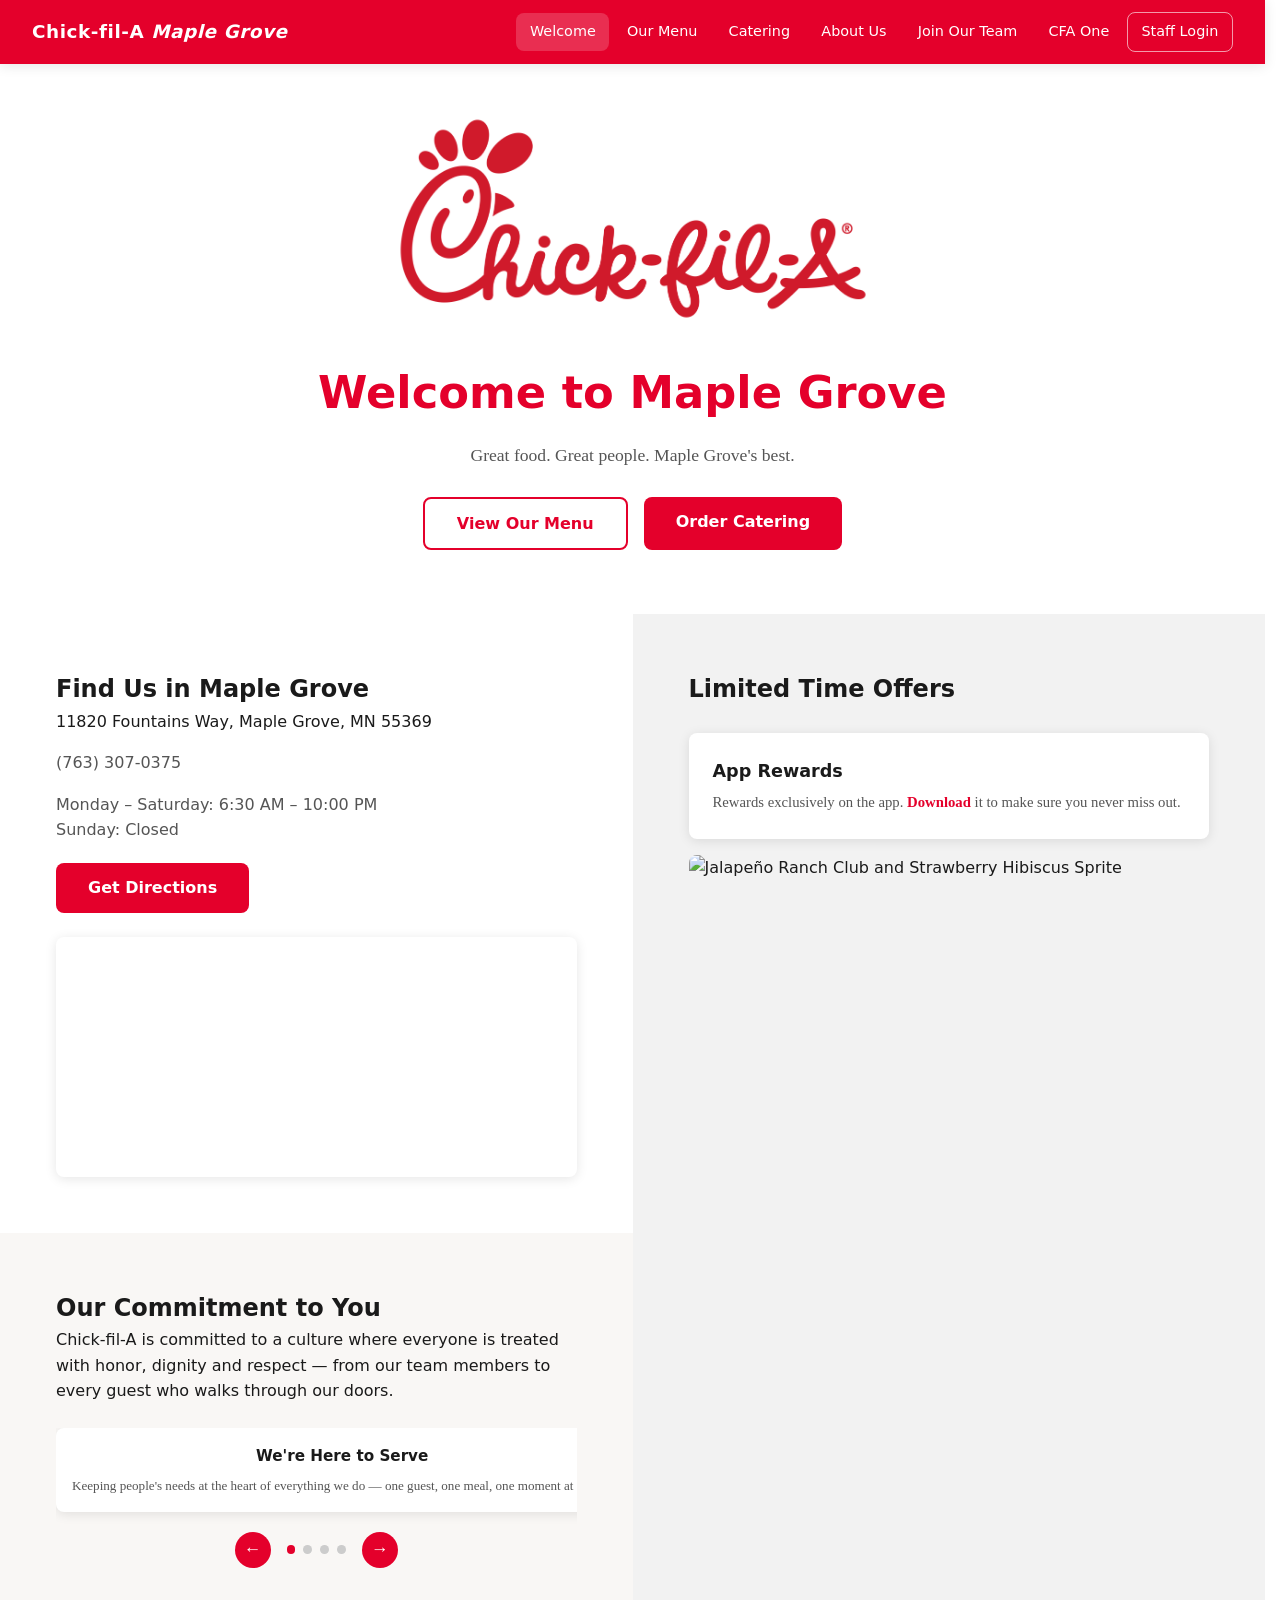
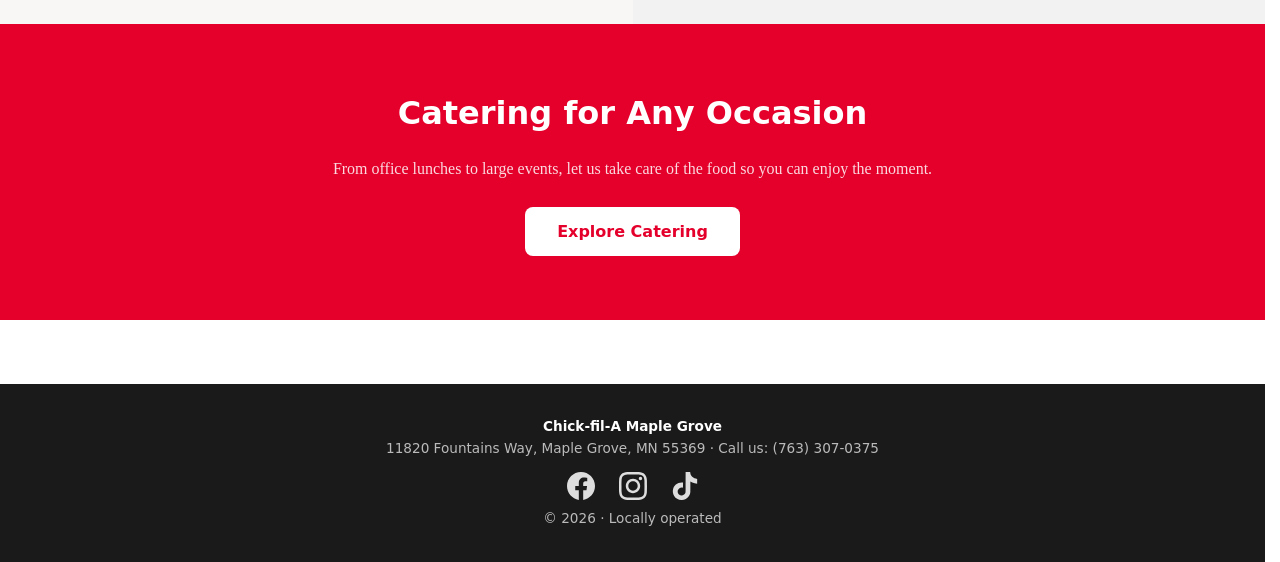
==== commit f0a57460: "Pre-publish: standardize nav, refactor CTAs, fix footer + PDF link - Move active-link styling from p" ====
--- a/site/index.html
+++ b/site/index.html
@@ -41,7 +41,7 @@
     <div class="brand">Chick-fil-A <span>Maple Grove</span></div>
     <button class="nav-toggle" aria-label="Toggle menu" aria-expanded="false">&#9776;</button>
     <ul>
-      <li><a href="index.html" class="active">Welcome</a></li>
+      <li><a href="index.html">Welcome</a></li>
       <li><a href="our-food.html">Our Menu</a></li>
       <li><a href="catering.html">Catering</a></li>
       <li><a href="whoweare.html">About Us</a></li>
@@ -190,8 +190,13 @@
 
   <footer>
     <strong>Chick-fil-A Maple Grove</strong><br>
-    11820 Fountains Way, Maple Grove, MN 55369 · <a href="tel:7633070375" style="color:inherit"> (763)
+    11820 Fountains Way, Maple Grove, MN 55369 · <a href="tel:7633070375" style="color:inherit">Call us: (763)
       307-0375</a><br>
+    <div style="margin:.75rem 0 .5rem; display:flex; justify-content:center; gap:1.5rem; align-items:center;">
+      <a href="https://www.facebook.com/chickfilamaplegrove/" target="_blank" rel="noopener" aria-label="Facebook"><img src="images/facebook.svg" alt="Facebook" style="width:28px;height:28px;opacity:.85;transition:opacity .15s;" onmouseover="this.style.opacity=1" onmouseout="this.style.opacity=.85"></a>
+      <a href="https://www.instagram.com/cfamaplegrove/" target="_blank" rel="noopener" aria-label="Instagram"><img src="images/instagram.svg" alt="Instagram" style="width:28px;height:28px;opacity:.85;transition:opacity .15s;" onmouseover="this.style.opacity=1" onmouseout="this.style.opacity=.85"></a>
+      <a href="https://www.tiktok.com/@chickfila.maplegrove" target="_blank" rel="noopener" aria-label="TikTok"><img src="images/tiktok.svg" alt="TikTok" style="width:28px;height:28px;opacity:.85;transition:opacity .15s;" onmouseover="this.style.opacity=1" onmouseout="this.style.opacity=.85"></a>
+    </div>
     &copy; 2026 · Locally operated
   </footer>
 
--- a/site/styles.css
+++ b/site/styles.css
@@ -265,6 +265,8 @@
   color: var(--red);
 }
 .section p { font-family: var(--font-serif); color: var(--muted); max-width: 680px; line-height: 1.75; }
+.cta-red .section h2 { color: #fff; }
+.cta-red .section p  { color: rgba(255,255,255,.85); }
 
 /* ── Card Grid ── */
 .grid {
